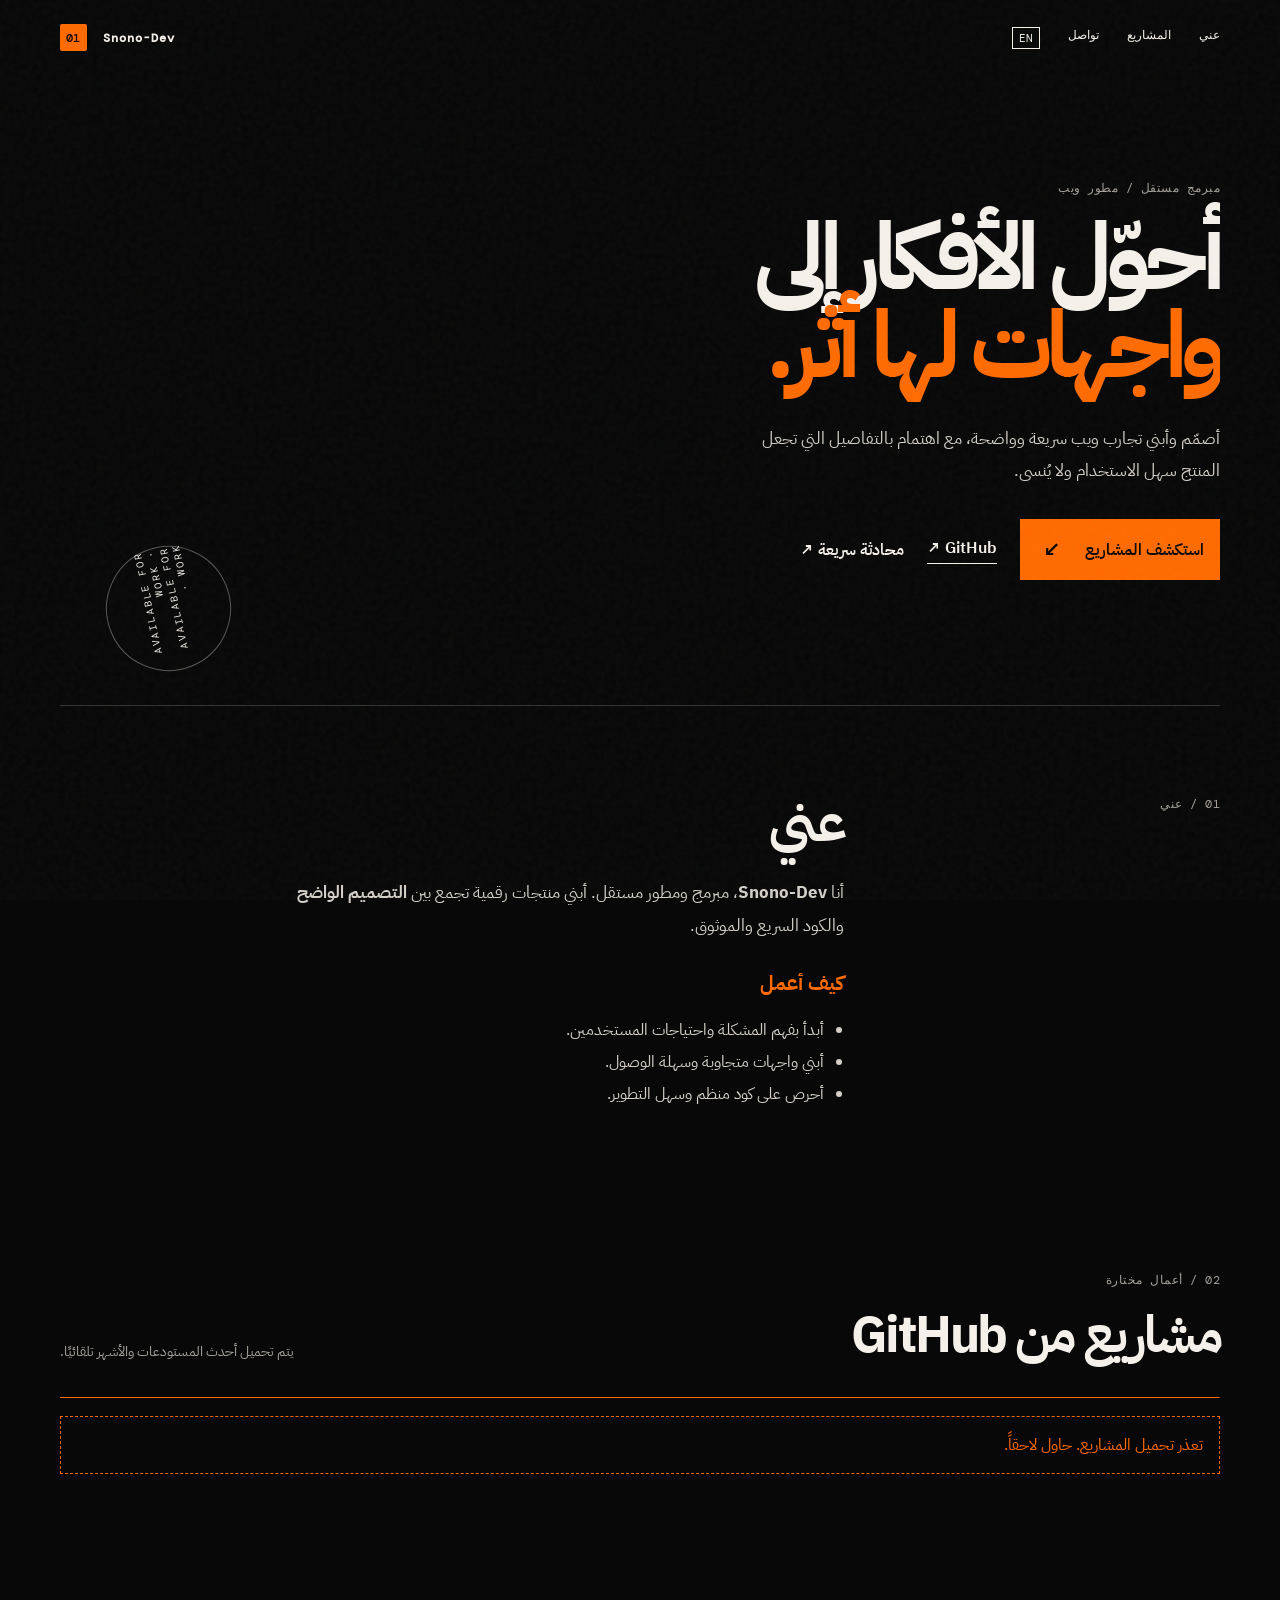
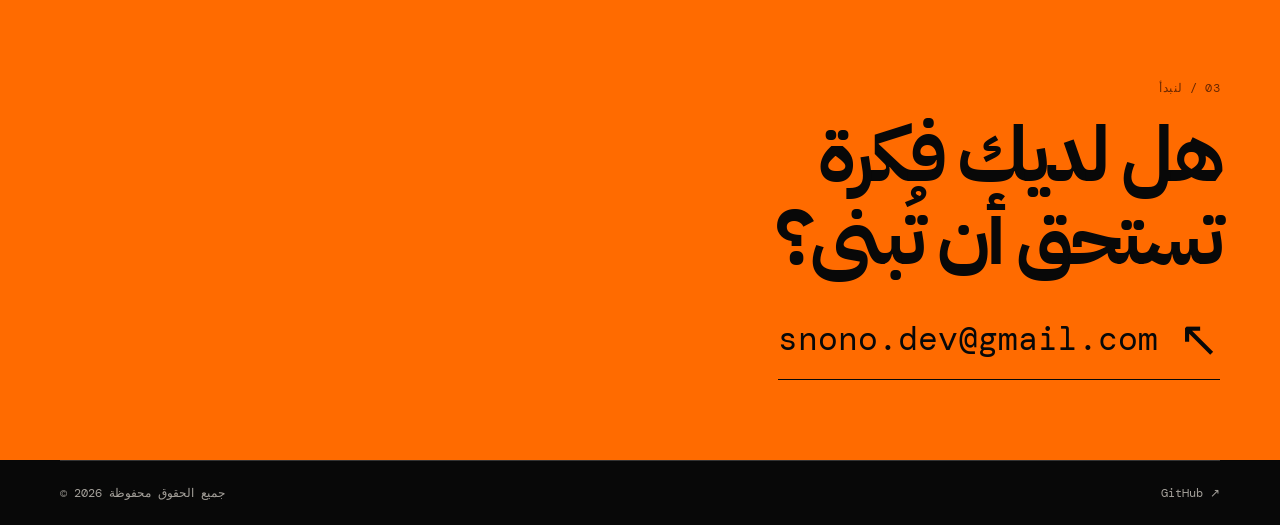
==== index.html @ 846df4c9 "Add files via upload" ====
<!doctype html>
<html lang="ar" dir="rtl">
  <head>
    <meta charset="UTF-8" />
    <meta name="viewport" content="width=device-width, initial-scale=1.0" />
    <meta name="description" content="بورتوفوليو شخصي ومشاريع برمجية." />
    <title>بورتوفوليو | مطوّر ويب</title>
    <link rel="preconnect" href="https://api.github.com" />
    <link rel="stylesheet" href="styles.css" />
  </head>
  <body>
    <div class="noise" aria-hidden="true"></div>
    <header class="site-header container">
      <a class="brand" href="#home" aria-label="العودة للرئيسية"><span>01</span> <b id="brand-name">PORTFOLIO</b></a>
      <nav aria-label="التنقل الرئيسي">
        <a href="#about" data-i18n="navAbout">عني</a>
        <a href="#projects" data-i18n="navProjects">المشاريع</a>
        <a href="#contact" data-i18n="navContact">تواصل</a>
        <button id="language-toggle" type="button" aria-label="Switch language">EN</button>
      </nav>
    </header>

    <main id="home">
      <section class="hero container">
        <p id="hero-eyebrow" class="eyebrow" data-i18n="eyebrow">مطور / صانع تجارب رقمية</p>
        <h1 id="hero-title" data-i18n-html="heroTitle">أحوّل الأفكار إلى<br /><em>واجهات لها أثر.</em></h1>
        <p id="hero-copy" class="hero-copy" data-i18n="heroCopy">أصمّم وأبني تجارب ويب سريعة وواضحة، مع اهتمام بالتفاصيل التي تجعل المنتج سهل الاستخدام ولا يُنسى.</p>
        <div class="hero-actions">
          <a class="button button-primary" href="#projects" data-i18n-html="explore">استكشف المشاريع <span>↙</span></a>
          <a class="button button-link github-profile" href="#" target="_blank" rel="noreferrer">GitHub ↗</a>
          <a id="quick-chat" class="button button-chat" href="session.html" hidden data-i18n="quickChat">محادثة سريعة ↗</a>
        </div>
        <div class="hero-orbit" aria-hidden="true"><span>AVAILABLE FOR WORK · AVAILABLE FOR WORK · </span></div>
      </section>

      <section id="about" class="about container section-grid">
        <p class="section-label" data-i18n="aboutLabel">01 / عني</p>
        <div>
          <div id="about-content" class="about-content"><h2>Loading...</h2></div>
          <div id="skills" class="skills" aria-label="المهارات">
            <span>JavaScript</span><span>React</span><span>HTML / CSS</span><span>UI Design</span>
          </div>
        </div>
      </section>

      <section id="projects" class="projects container">
        <div class="projects-heading">
          <div><p class="section-label" data-i18n="projectsLabel">02 / أعمال مختارة</p><h2 data-i18n="projectsTitle">مشاريع من GitHub</h2></div>
          <p id="projects-note" data-i18n="projectsNote">يتم تحميل أحدث المستودعات والأشهر تلقائيًا.</p>
        </div>
        <div id="projects-grid" class="projects-grid" aria-live="polite">
          <div class="loader"><i></i><i></i><i></i> <span data-i18n="loading">جارِ تحميل المشاريع</span></div>
        </div>
        <p id="projects-error" class="projects-error" hidden></p>
      </section>

      <section id="contact" class="contact container">
        <p class="section-label" data-i18n="contactLabel">03 / لنبدأ</p>
        <h2 data-i18n-html="contactTitle">هل لديك فكرة<br />تستحق أن تُبنى؟</h2>
        <a class="email-link" href="mailto:snono.dev@gmail.com">snono.dev@gmail.com <span>↖</span></a>
      </section>
    </main>

    <footer class="container"><span>© <span id="year"></span> <span data-i18n="rights">جميع الحقوق محفوظة</span></span><a class="github-profile" href="#" target="_blank" rel="noreferrer">GitHub ↗</a></footer>
    <script src="config.js"></script>
    <script src="script.js"></script>
  </body>
</html>
---- styles.css ----
@import url('https://fonts.googleapis.com/css2?family=DM+Mono:wght@400;500&family=IBM+Plex+Sans+Arabic:wght@400;500;600;700&display=swap');

:root { --ink:#080808; --orange:#ff6b00; --paper:#f5f1ea; --muted:#a4a09a; --line:#333333; }
* { box-sizing:border-box; }
html { scroll-behavior:smooth; }
body { margin:0; background:var(--ink); color:var(--paper); font-family:"IBM Plex Sans Arabic",sans-serif; }
.container { width:min(1160px, calc(100% - 48px)); margin-inline:auto; }
.noise { position:fixed; inset:0; pointer-events:none; opacity:.045; z-index:10; background-image:url("data:image/svg+xml,%3Csvg viewBox='0 0 180 180' xmlns='http://www.w3.org/2000/svg'%3E%3Cfilter id='n'%3E%3CfeTurbulence type='fractalNoise' baseFrequency='.9' numOctaves='4' stitchTiles='stitch'/%3E%3C/filter%3E%3Crect width='100%25' height='100%25' filter='url(%23n)' opacity='.8'/%3E%3C/svg%3E"); }
.site-header, footer { display:flex; align-items:center; justify-content:space-between; padding-block:24px; font-family:"DM Mono",monospace; font-size:12px; direction:ltr; }
.site-header nav { display:flex; direction:rtl; gap:28px; }
#language-toggle { border:1px solid var(--paper); background:transparent; color:var(--paper); font:11px "DM Mono",monospace; padding:3px 6px; cursor:pointer; }
a { color:inherit; text-decoration:none; }
.brand { letter-spacing:.08em; font-weight:500; }.brand span { display:inline-grid; place-items:center; width:27px; height:27px; margin-inline-end:8px; background:var(--orange); color:var(--ink); border-radius:2px; }
.site-header nav a:hover, footer a:hover { text-decoration:underline; }
.hero { min-height:630px; padding-top:105px; position:relative; overflow:hidden; }
.eyebrow,.section-label { margin:0 0 19px; color:var(--muted); font:12px "DM Mono",monospace; letter-spacing:.04em; }
h1,h2,h3,p { margin-top:0; } h1 { font-size:clamp(3.1rem,7.3vw,6.7rem); line-height:.94; letter-spacing:-.065em; max-width:930px; margin-bottom:32px; font-weight:700; } h1 em { font-style:normal; color:var(--orange); }
.hero-copy { max-width:480px; color:#d4d0c9; line-height:1.9; font-size:17px; }
.hero-actions { display:flex; gap:23px; align-items:center; margin-top:32px; }.button { display:inline-flex; align-items:center; gap:24px; font-weight:600; }.button-primary { background:var(--orange); color:var(--ink); padding:14px 16px 14px 22px; }.button-primary span { font-size:22px; color:var(--ink); }.button-link { border-bottom:1px solid var(--paper); padding-bottom:3px; }
.hero-orbit { position:absolute; left:4%; bottom:34px; width:125px; height:125px; border:1px solid #555; border-radius:50%; display:grid; place-items:center; transform:rotate(-22deg); }.hero-orbit span { font:10px "DM Mono",monospace; writing-mode:vertical-rl; letter-spacing:2px; transform:rotate(190deg); }
.section-grid { display:grid; grid-template-columns:1fr 2.3fr; gap:35px; border-top:1px solid var(--line); padding-block:90px; }.section-grid h2,.projects h2,.contact h2 { font-size:clamp(2.2rem,4vw,4rem); line-height:1.08; letter-spacing:-.05em; margin-bottom:25px; }.section-grid > div > p { max-width:550px; line-height:1.95; color:#d4d0c9; font-size:17px; }.skills { display:flex; gap:9px; flex-wrap:wrap; margin-top:28px; }.skills span { border:1px solid var(--line); padding:7px 11px; font:11px "DM Mono",monospace; background:#131313; }.skills span::before { content:"/"; color:var(--orange); margin-inline-end:6px; }
.about-content p { max-width:550px; line-height:1.95; color:#d4d0c9; font-size:17px; }.about-content h3 { font-size:1.25rem; margin:25px 0 8px; color:var(--orange); }.about-content ul { padding-inline-start:20px; line-height:2; color:#d4d0c9; }
.projects { padding-block:44px 110px; }.projects-heading { display:flex; justify-content:space-between; align-items:end; margin-bottom:35px; }.projects-heading h2 { margin:0; }.projects-heading > p { margin:0; color:var(--muted); font-size:14px; }.projects-grid { display:grid; grid-template-columns:repeat(3,1fr); border-top:1px solid var(--orange); border-right:1px solid var(--line); }.project-card { min-height:308px; padding:19px; border-left:1px solid var(--line); border-bottom:1px solid var(--line); background:#111; display:flex; flex-direction:column; justify-content:space-between; transition:background .2s,transform .2s,color .2s; }.project-card:hover { background:var(--orange); color:var(--ink); transform:translateY(-4px); }.project-card:hover .project-main p,.project-card:hover .project-number,.project-card:hover .project-meta,.project-card:hover .project-service { color:var(--ink); }.project-number,.project-meta { color:var(--muted); font:11px "DM Mono",monospace; direction:ltr; }.project-top { display:flex; justify-content:space-between; direction:ltr; }.project-top a { font-size:26px; line-height:.7; }.language { font:11px "DM Mono",monospace; border:1px solid currentColor; padding:4px 7px; }.project-main h3 { font-size:26px; letter-spacing:-.04em; margin:25px 0 10px; direction:ltr; text-align:right; }.project-main p { font-size:14px; color:#d4d0c9; line-height:1.7; }.project-meta { display:flex; justify-content:space-between; gap:5px; }.loader { grid-column:1/-1; padding:50px 0; text-align:center; color:var(--muted); }.loader i { display:inline-block; width:6px;height:6px;background:var(--orange);border-radius:50%;animation:bounce .8s infinite alternate; margin:2px; }.loader i:nth-child(2){animation-delay:.15s}.loader i:nth-child(3){animation-delay:.3s}@keyframes bounce{to{transform:translateY(-7px)}}.projects-error { border:1px dashed var(--orange); color:var(--orange); padding:16px; margin-top:18px; }
.contact { background:var(--orange); color:var(--ink); padding:80px max(24px,calc((100vw - 1160px)/2)); width:100%; }.contact .section-label { color:#6b2800; }.contact h2 { font-size:clamp(3rem,6vw,5.7rem); }.email-link { display:inline-flex; gap:20px; align-items:center; color:var(--ink); font:clamp(1.2rem,2.6vw,2.1rem) "DM Mono",monospace; border-bottom:1px solid var(--ink); padding-bottom:8px; direction:ltr; }.email-link span { font-size:1.5em; } footer { color:var(--muted); border-top:1px solid var(--line); }
.repo-group-title { grid-column:1/-1; margin:34px 0 13px; font-size:17px; }.repo-group-title:first-child { margin-top:0; }
.project-actions { display:flex; gap:15px; flex-wrap:wrap; margin:12px 0; }.project-action { font-size:12px; font-weight:600; border-bottom:1px solid currentColor; padding-bottom:2px; }.project-service { color:var(--orange); }
.session-page { min-height:100vh; display:grid; place-items:center; padding:24px; background:radial-gradient(circle at 80% 10%,#321500 0,transparent 28%),var(--ink); }.session-card { width:min(100%,580px); border:1px solid var(--line); background:#111; padding:clamp(28px,6vw,56px); text-align:center; }.session-card h1 { font-size:clamp(2.6rem,6vw,4.4rem); margin-bottom:19px; }.session-copy { color:#d4d0c9; line-height:1.8; max-width:390px; margin:0 auto 28px; }.back-link { display:block; text-align:start; color:var(--muted); font:12px "DM Mono",monospace; margin-bottom:55px; }.back-link:hover { color:var(--orange); }.session-qr { display:grid; place-items:center; width:300px; height:300px; max-width:100%; margin:0 auto 19px; background:var(--paper); padding:10px; }.session-qr:empty { display:none; }.session-qr img { max-width:100%; height:auto; display:block; }.session-id { direction:ltr; overflow-wrap:anywhere; color:var(--muted); font:12px "DM Mono",monospace; margin:0 auto 27px; max-width:400px; }.session-empty { color:var(--orange); border:1px dashed var(--orange); padding:14px; line-height:1.7; }
.project-page { min-height:100vh; }.project-view { padding-block:44px 90px; max-width:900px; }.project-view > h1 { font-size:clamp(3rem,7vw,6rem); margin-bottom:24px; direction:ltr; text-align:start; }.project-page-actions { display:flex; gap:12px; flex-wrap:wrap; margin-bottom:60px; }.button-outline { border:1px solid var(--paper); padding:14px 18px; }.readme-content { border-top:1px solid var(--line); color:#d4d0c9; font-size:17px; line-height:1.9; padding-top:35px; }.readme-content h1,.readme-content h2,.readme-content h3 { color:var(--paper); margin:40px 0 13px; line-height:1.2; }.readme-content h1 { font-size:2.2rem; }.readme-content h2 { font-size:1.7rem; }.readme-content h3 { font-size:1.25rem; color:var(--orange); }.readme-content ul { padding-inline-start:24px; }.readme-content code { background:#222; color:var(--orange); padding:2px 5px; font:13px "DM Mono",monospace; }
@media (max-width:700px) { .container { width:min(100% - 32px,1160px); }.site-header nav { gap:15px; }.hero { min-height:570px; padding-top:90px; }.hero-orbit { display:none; }.section-grid { grid-template-columns:1fr; padding-block:60px; gap:5px; }.projects { padding-bottom:70px; }.projects-heading { display:block; }.projects-heading > p { margin-top:12px; }.projects-grid { grid-template-columns:1fr; }.project-card { min-height:240px; }.contact { padding-block:65px; }.site-header { padding-block:16px; } }
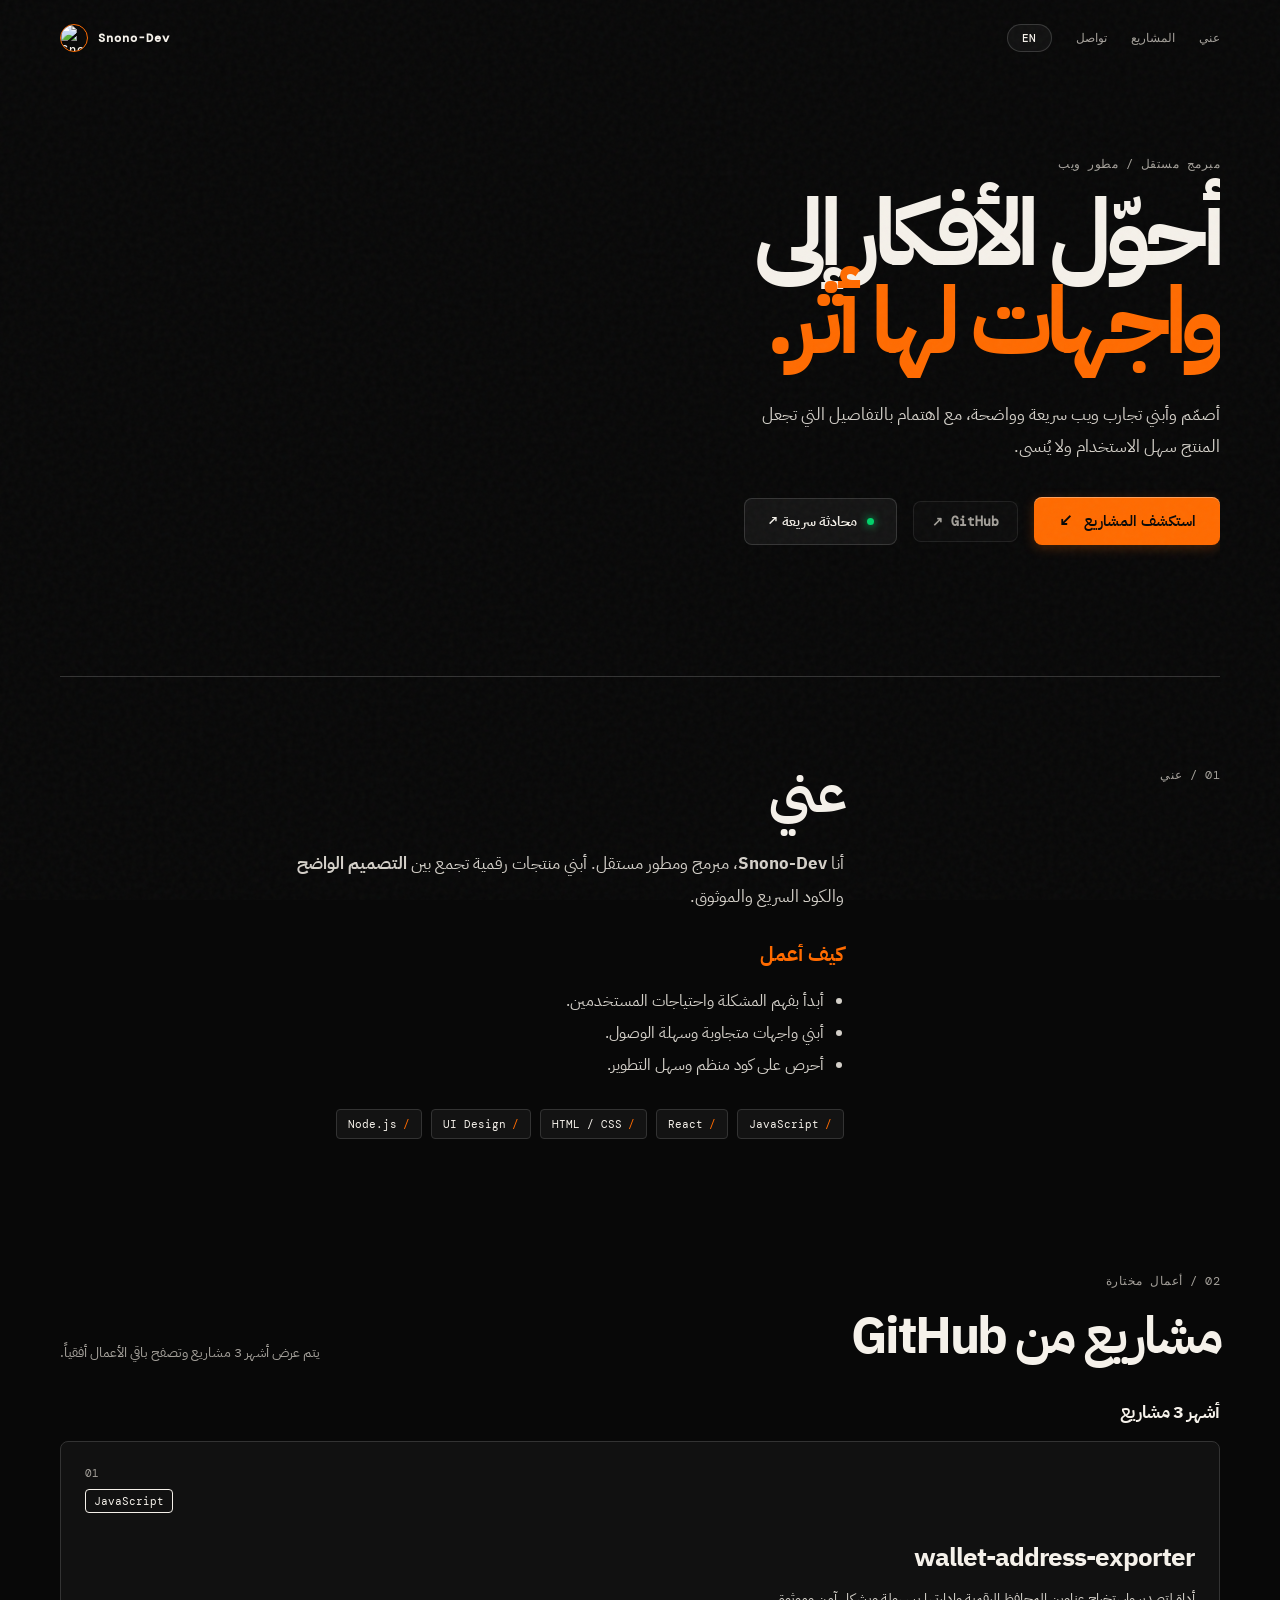
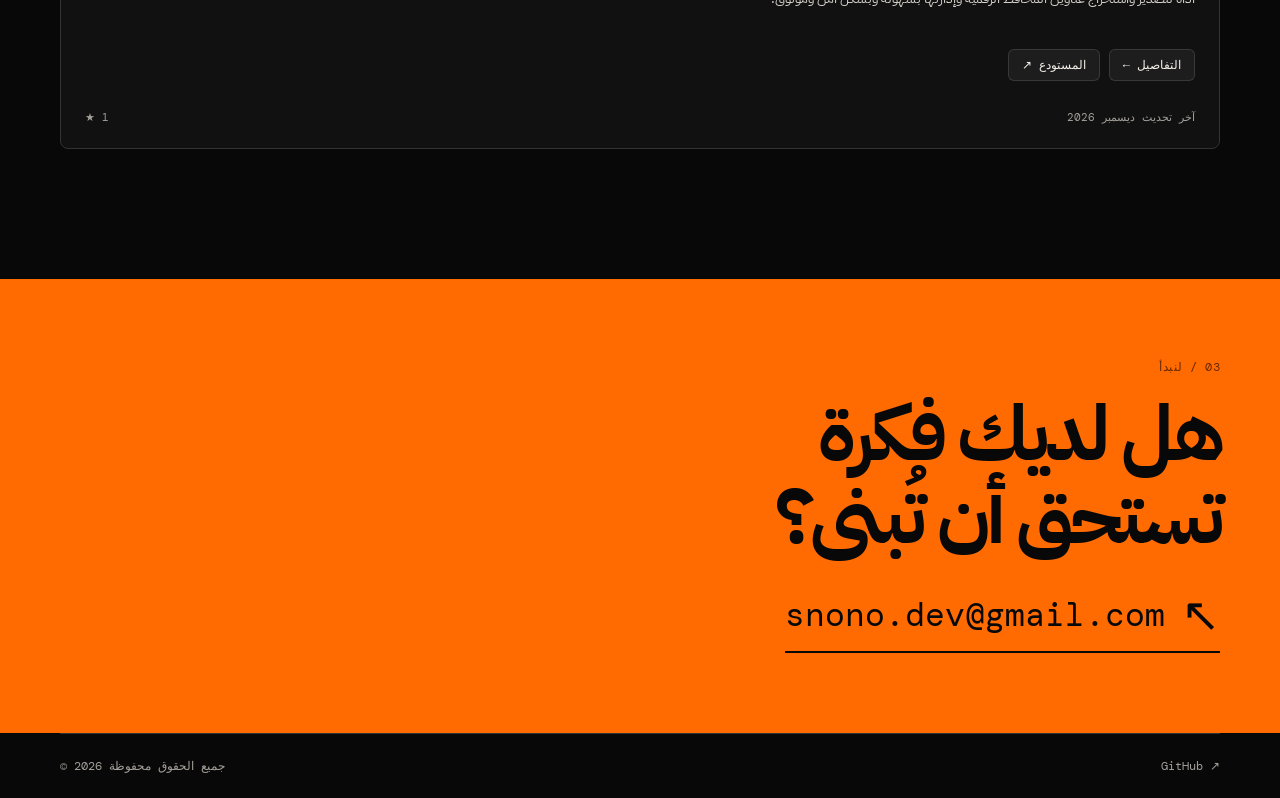
==== commit 00235a28: "Add files via upload" ====
--- a/index.html
+++ b/index.html
@@ -3,15 +3,52 @@
   <head>
     <meta charset="UTF-8" />
     <meta name="viewport" content="width=device-width, initial-scale=1.0" />
-    <meta name="description" content="بورتوفوليو شخصي ومشاريع برمجية." />
-    <title>بورتوفوليو | مطوّر ويب</title>
+    <meta name="description" content="بورتوفوليو Snono-Dev — مبرمج ومطور مستقل. أصمم وأبني تجارب ويب سريعة وواضحة. استعرض مشاريعي المفتوحة على GitHub." />
+    <meta name="keywords" content="Snono-Dev, مطور ويب, مبرمج, بورتوفوليو, GitHub, JavaScript, React, Node.js, تصميم ويب, مطور مستقل" />
+    <meta name="author" content="Snono-Dev" />
+    <meta name="robots" content="index, follow" />
+    <meta name="theme-color" content="#ff6b00" />
+    <meta name="color-scheme" content="dark" />
+    <title>Snono-Dev | مبرمج ومطور مستقل</title>
+    <link rel="canonical" href="https://snono-dev.github.io/" />
+    <link rel="alternate" hreflang="ar" href="https://snono-dev.github.io/?lang=ar" />
+    <link rel="alternate" hreflang="en" href="https://snono-dev.github.io/?lang=en" />
+    <link rel="alternate" hreflang="x-default" href="https://snono-dev.github.io/" />
+    <meta property="og:type" content="website" />
+    <meta property="og:locale" content="ar_AR" />
+    <meta property="og:locale:alternate" content="en_US" />
+    <meta property="og:site_name" content="Snono-Dev Portfolio" />
+    <meta property="og:title" content="Snono-Dev | مبرمج ومطور مستقل" />
+    <meta property="og:description" content="بورتوفوليو شخصي — أصمم وأبني تجارب ويب سريعة وواضحة. مشاريع مفتوحة المصدر على GitHub." />
+    <meta property="og:url" content="https://snono-dev.github.io/" />
+    <meta property="og:image" content="https://github.com/Snono-Dev.png" />
+    <meta property="og:image:width" content="400" />
+    <meta property="og:image:height" content="400" />
+    <meta name="twitter:card" content="summary" />
+    <meta name="twitter:site" content="@Snono-Dev" />
+    <meta name="twitter:title" content="Snono-Dev | مبرمج ومطور مستقل" />
+    <meta name="twitter:description" content="بورتوفوليو شخصي — أصمم وأبني تجارب ويب سريعة وواضحة." />
+    <meta name="twitter:image" content="https://github.com/Snono-Dev.png" />
+    <script type="application/ld+json">
+    {
+      "@context": "https://schema.org",
+      "@type": "Person",
+      "name": "Snono-Dev",
+      "url": "https://snono-dev.github.io/",
+      "jobTitle": "Independent Programmer & Developer",
+      "email": "snono.dev@gmail.com",
+      "sameAs": ["https://github.com/Snono-Dev"],
+      "knowsAbout": ["JavaScript", "React", "HTML", "CSS", "Node.js", "UI Design", "Web Development"],
+      "description": "مبرمج ومطور مستقل. أصمم وأبني تجارب ويب سريعة وواضحة."
+    }
+    </script>
     <link rel="preconnect" href="https://api.github.com" />
     <link rel="stylesheet" href="styles.css" />
   </head>
   <body>
     <div class="noise" aria-hidden="true"></div>
     <header class="site-header container">
-      <a class="brand" href="#home" aria-label="العودة للرئيسية"><span>01</span> <b id="brand-name">PORTFOLIO</b></a>
+      <a class="brand" href="#home" aria-label="العودة للرئيسية"><img id="brand-avatar" class="brand-avatar" src="https://github.com/Snono-Dev.png" alt="Avatar" width="28" height="28"> <b id="brand-name">PORTFOLIO</b></a>
       <nav aria-label="التنقل الرئيسي">
         <a href="#about" data-i18n="navAbout">عني</a>
         <a href="#projects" data-i18n="navProjects">المشاريع</a>
@@ -27,41 +64,49 @@
         <p id="hero-copy" class="hero-copy" data-i18n="heroCopy">أصمّم وأبني تجارب ويب سريعة وواضحة، مع اهتمام بالتفاصيل التي تجعل المنتج سهل الاستخدام ولا يُنسى.</p>
         <div class="hero-actions">
           <a class="button button-primary" href="#projects" data-i18n-html="explore">استكشف المشاريع <span>↙</span></a>
-          <a class="button button-link github-profile" href="#" target="_blank" rel="noreferrer">GitHub ↗</a>
+          <a class="button button-link github-profile" href="https://github.com/Snono-Dev" target="_blank" rel="noreferrer">GitHub ↗</a>
           <a id="quick-chat" class="button button-chat" href="session.html" hidden data-i18n="quickChat">محادثة سريعة ↗</a>
         </div>
-        <div class="hero-orbit" aria-hidden="true"><span>AVAILABLE FOR WORK · AVAILABLE FOR WORK · </span></div>
       </section>
 
-      <section id="about" class="about container section-grid">
+      <section id="about" class="about container section-grid" itemscope itemtype="https://schema.org/AboutPage">
         <p class="section-label" data-i18n="aboutLabel">01 / عني</p>
         <div>
-          <div id="about-content" class="about-content"><h2>Loading...</h2></div>
+          <div id="about-content" class="about-content">
+            <h2>عني</h2>
+            <p>أنا <strong>Snono-Dev</strong>، مبرمج ومطور مستقل. أبني منتجات رقمية تجمع بين <strong>التصميم الواضح</strong> والكود السريع والموثوق.</p>
+            <h3>كيف أعمل</h3>
+            <ul>
+              <li>أبدأ بفهم المشكلة واحتياجات المستخدمين.</li>
+              <li>أبني واجهات متجاوبة وسهلة الوصول.</li>
+              <li>أحرص على كود منظم وسهل التطوير.</li>
+            </ul>
+          </div>
           <div id="skills" class="skills" aria-label="المهارات">
-            <span>JavaScript</span><span>React</span><span>HTML / CSS</span><span>UI Design</span>
+            <span>JavaScript</span><span>React</span><span>HTML / CSS</span><span>UI Design</span><span>Node.js</span>
           </div>
         </div>
       </section>
 
-      <section id="projects" class="projects container">
+      <section id="projects" class="projects container" itemscope itemtype="https://schema.org/CollectionPage">
         <div class="projects-heading">
           <div><p class="section-label" data-i18n="projectsLabel">02 / أعمال مختارة</p><h2 data-i18n="projectsTitle">مشاريع من GitHub</h2></div>
           <p id="projects-note" data-i18n="projectsNote">يتم تحميل أحدث المستودعات والأشهر تلقائيًا.</p>
         </div>
-        <div id="projects-grid" class="projects-grid" aria-live="polite">
+        <div id="projects-container" class="projects-container" aria-live="polite">
           <div class="loader"><i></i><i></i><i></i> <span data-i18n="loading">جارِ تحميل المشاريع</span></div>
         </div>
         <p id="projects-error" class="projects-error" hidden></p>
       </section>
 
-      <section id="contact" class="contact container">
+      <section id="contact" class="contact container" itemscope itemtype="https://schema.org/ContactPage">
         <p class="section-label" data-i18n="contactLabel">03 / لنبدأ</p>
         <h2 data-i18n-html="contactTitle">هل لديك فكرة<br />تستحق أن تُبنى؟</h2>
         <a class="email-link" href="mailto:snono.dev@gmail.com">snono.dev@gmail.com <span>↖</span></a>
       </section>
     </main>
 
-    <footer class="container"><span>© <span id="year"></span> <span data-i18n="rights">جميع الحقوق محفوظة</span></span><a class="github-profile" href="#" target="_blank" rel="noreferrer">GitHub ↗</a></footer>
+    <footer class="container"><span>© <span id="year"></span> <span data-i18n="rights">جميع الحقوق محفوظة</span></span><a class="github-profile" href="https://github.com/Snono-Dev" target="_blank" rel="noreferrer">GitHub ↗</a></footer>
     <script src="config.js"></script>
     <script src="script.js"></script>
   </body>
--- a/styles.css
+++ b/styles.css
@@ -7,23 +7,99 @@
 .container { width:min(1160px, calc(100% - 48px)); margin-inline:auto; }
 .noise { position:fixed; inset:0; pointer-events:none; opacity:.045; z-index:10; background-image:url("data:image/svg+xml,%3Csvg viewBox='0 0 180 180' xmlns='http://www.w3.org/2000/svg'%3E%3Cfilter id='n'%3E%3CfeTurbulence type='fractalNoise' baseFrequency='.9' numOctaves='4' stitchTiles='stitch'/%3E%3C/filter%3E%3Crect width='100%25' height='100%25' filter='url(%23n)' opacity='.8'/%3E%3C/svg%3E"); }
 .site-header, footer { display:flex; align-items:center; justify-content:space-between; padding-block:24px; font-family:"DM Mono",monospace; font-size:12px; direction:ltr; }
-.site-header nav { display:flex; direction:rtl; gap:28px; }
-#language-toggle { border:1px solid var(--paper); background:transparent; color:var(--paper); font:11px "DM Mono",monospace; padding:3px 6px; cursor:pointer; }
+.site-header nav { display:flex; direction:rtl; gap:24px; align-items:center; }
+#language-toggle { border:1px solid rgba(255,255,255,.16); background:rgba(255,255,255,.04); color:var(--paper); font:500 11px "DM Mono",monospace; padding:6px 14px; border-radius:20px; cursor:pointer; letter-spacing:.05em; transition:all .2s cubic-bezier(.16,1,.3,1); }
+#language-toggle:hover { border-color:var(--orange); color:var(--orange); background:rgba(255,107,0,.08); transform:translateY(-1px); }
 a { color:inherit; text-decoration:none; }
-.brand { letter-spacing:.08em; font-weight:500; }.brand span { display:inline-grid; place-items:center; width:27px; height:27px; margin-inline-end:8px; background:var(--orange); color:var(--ink); border-radius:2px; }
-.site-header nav a:hover, footer a:hover { text-decoration:underline; }
-.hero { min-height:630px; padding-top:105px; position:relative; overflow:hidden; }
+.brand { letter-spacing:.08em; font-weight:500; display:inline-flex; align-items:center; }
+.brand-avatar { width:28px; height:28px; border-radius:50%; border:1px solid var(--orange); object-fit:cover; margin-inline-end:10px; transition:transform .2s; }
+.brand:hover .brand-avatar { transform:scale(1.08); }
+.site-header nav a { color:var(--muted); transition:color .2s; }
+.site-header nav a:hover, footer a:hover { color:var(--orange); text-decoration:none; }
+.hero { min-height:600px; padding-top:80px; position:relative; overflow:hidden; }
 .eyebrow,.section-label { margin:0 0 19px; color:var(--muted); font:12px "DM Mono",monospace; letter-spacing:.04em; }
 h1,h2,h3,p { margin-top:0; } h1 { font-size:clamp(3.1rem,7.3vw,6.7rem); line-height:.94; letter-spacing:-.065em; max-width:930px; margin-bottom:32px; font-weight:700; } h1 em { font-style:normal; color:var(--orange); }
 .hero-copy { max-width:480px; color:#d4d0c9; line-height:1.9; font-size:17px; }
-.hero-actions { display:flex; gap:23px; align-items:center; margin-top:32px; }.button { display:inline-flex; align-items:center; gap:24px; font-weight:600; }.button-primary { background:var(--orange); color:var(--ink); padding:14px 16px 14px 22px; }.button-primary span { font-size:22px; color:var(--ink); }.button-link { border-bottom:1px solid var(--paper); padding-bottom:3px; }
-.hero-orbit { position:absolute; left:4%; bottom:34px; width:125px; height:125px; border:1px solid #555; border-radius:50%; display:grid; place-items:center; transform:rotate(-22deg); }.hero-orbit span { font:10px "DM Mono",monospace; writing-mode:vertical-rl; letter-spacing:2px; transform:rotate(190deg); }
-.section-grid { display:grid; grid-template-columns:1fr 2.3fr; gap:35px; border-top:1px solid var(--line); padding-block:90px; }.section-grid h2,.projects h2,.contact h2 { font-size:clamp(2.2rem,4vw,4rem); line-height:1.08; letter-spacing:-.05em; margin-bottom:25px; }.section-grid > div > p { max-width:550px; line-height:1.95; color:#d4d0c9; font-size:17px; }.skills { display:flex; gap:9px; flex-wrap:wrap; margin-top:28px; }.skills span { border:1px solid var(--line); padding:7px 11px; font:11px "DM Mono",monospace; background:#131313; }.skills span::before { content:"/"; color:var(--orange); margin-inline-end:6px; }
+.hero-actions { display:flex; gap:16px; align-items:center; flex-wrap:wrap; margin-top:34px; }
+.button { position:relative; display:inline-flex; align-items:center; justify-content:center; gap:10px; font-weight:600; font-family:"IBM Plex Sans Arabic",sans-serif; text-decoration:none; border-radius:8px; border:none; cursor:pointer; transition:all .25s cubic-bezier(.16,1,.3,1); user-select:none; }
+.button:active { transform:scale(.98); }
+.button-primary { background:var(--orange); color:var(--ink); padding:13px 24px; font-size:15px; box-shadow:inset 0 1px 0 rgba(255,255,255,.35),0 3px 12px rgba(255,107,0,.25); }
+.button-primary:hover { background:#ff7914; transform:translateY(-2px); box-shadow:inset 0 1px 0 rgba(255,255,255,.45),0 8px 24px rgba(255,107,0,.4); }
+.button-primary span { font-size:18px; line-height:1; transition:transform .25s cubic-bezier(.16,1,.3,1); }
+.button-primary:hover span { transform:translate(-2px,2px); }
+html[dir="ltr"] .button-primary:hover span { transform:translate(2px,2px); }
+.button-outline { background:rgba(255,255,255,.04); color:var(--paper); border:1px solid rgba(255,255,255,.16); padding:12px 22px; font-size:14px; backdrop-filter:blur(8px); }
+.button-outline:hover { background:rgba(255,255,255,.09); border-color:rgba(255,255,255,.38); color:#fff; transform:translateY(-2px); }
+.button-chat { background:#141414; color:var(--paper); border:1px solid rgba(255,255,255,.14); padding:12px 22px; font-size:14px; }
+.button-chat::before { content:""; width:7px; height:7px; background:#00d26a; border-radius:50%; box-shadow:0 0 8px #00d26a; }
+.button-chat:hover { border-color:var(--orange); color:var(--orange); transform:translateY(-2px); background:#1c1c1c; }
+.button-link { color:var(--muted); font-family:"DM Mono",monospace; font-size:13px; padding:11px 18px; border:1px solid rgba(255,255,255,.08); border-radius:8px; background:rgba(255,255,255,.02); }
+.button-link:hover { color:var(--paper); border-color:rgba(255,255,255,.24); background:rgba(255,255,255,.06); transform:translateY(-2px); }
+.section-grid { display:grid; grid-template-columns:1fr 2.3fr; gap:35px; border-top:1px solid var(--line); padding-block:90px; }.section-grid h2,.projects h2,.contact h2 { font-size:clamp(2.2rem,4vw,4rem); line-height:1.08; letter-spacing:-.05em; margin-bottom:25px; }.section-grid > div > p { max-width:550px; line-height:1.95; color:#d4d0c9; font-size:17px; }
+.skills { display:flex; gap:9px; flex-wrap:wrap; margin-top:28px; }.skills span { border:1px solid var(--line); padding:7px 11px; font:11px "DM Mono",monospace; background:#131313; border-radius:4px; }.skills span::before { content:"/"; color:var(--orange); margin-inline-end:6px; }
 .about-content p { max-width:550px; line-height:1.95; color:#d4d0c9; font-size:17px; }.about-content h3 { font-size:1.25rem; margin:25px 0 8px; color:var(--orange); }.about-content ul { padding-inline-start:20px; line-height:2; color:#d4d0c9; }
-.projects { padding-block:44px 110px; }.projects-heading { display:flex; justify-content:space-between; align-items:end; margin-bottom:35px; }.projects-heading h2 { margin:0; }.projects-heading > p { margin:0; color:var(--muted); font-size:14px; }.projects-grid { display:grid; grid-template-columns:repeat(3,1fr); border-top:1px solid var(--orange); border-right:1px solid var(--line); }.project-card { min-height:308px; padding:19px; border-left:1px solid var(--line); border-bottom:1px solid var(--line); background:#111; display:flex; flex-direction:column; justify-content:space-between; transition:background .2s,transform .2s,color .2s; }.project-card:hover { background:var(--orange); color:var(--ink); transform:translateY(-4px); }.project-card:hover .project-main p,.project-card:hover .project-number,.project-card:hover .project-meta,.project-card:hover .project-service { color:var(--ink); }.project-number,.project-meta { color:var(--muted); font:11px "DM Mono",monospace; direction:ltr; }.project-top { display:flex; justify-content:space-between; direction:ltr; }.project-top a { font-size:26px; line-height:.7; }.language { font:11px "DM Mono",monospace; border:1px solid currentColor; padding:4px 7px; }.project-main h3 { font-size:26px; letter-spacing:-.04em; margin:25px 0 10px; direction:ltr; text-align:right; }.project-main p { font-size:14px; color:#d4d0c9; line-height:1.7; }.project-meta { display:flex; justify-content:space-between; gap:5px; }.loader { grid-column:1/-1; padding:50px 0; text-align:center; color:var(--muted); }.loader i { display:inline-block; width:6px;height:6px;background:var(--orange);border-radius:50%;animation:bounce .8s infinite alternate; margin:2px; }.loader i:nth-child(2){animation-delay:.15s}.loader i:nth-child(3){animation-delay:.3s}@keyframes bounce{to{transform:translateY(-7px)}}.projects-error { border:1px dashed var(--orange); color:var(--orange); padding:16px; margin-top:18px; }
-.contact { background:var(--orange); color:var(--ink); padding:80px max(24px,calc((100vw - 1160px)/2)); width:100%; }.contact .section-label { color:#6b2800; }.contact h2 { font-size:clamp(3rem,6vw,5.7rem); }.email-link { display:inline-flex; gap:20px; align-items:center; color:var(--ink); font:clamp(1.2rem,2.6vw,2.1rem) "DM Mono",monospace; border-bottom:1px solid var(--ink); padding-bottom:8px; direction:ltr; }.email-link span { font-size:1.5em; } footer { color:var(--muted); border-top:1px solid var(--line); }
-.repo-group-title { grid-column:1/-1; margin:34px 0 13px; font-size:17px; }.repo-group-title:first-child { margin-top:0; }
-.project-actions { display:flex; gap:15px; flex-wrap:wrap; margin:12px 0; }.project-action { font-size:12px; font-weight:600; border-bottom:1px solid currentColor; padding-bottom:2px; }.project-service { color:var(--orange); }
-.session-page { min-height:100vh; display:grid; place-items:center; padding:24px; background:radial-gradient(circle at 80% 10%,#321500 0,transparent 28%),var(--ink); }.session-card { width:min(100%,580px); border:1px solid var(--line); background:#111; padding:clamp(28px,6vw,56px); text-align:center; }.session-card h1 { font-size:clamp(2.6rem,6vw,4.4rem); margin-bottom:19px; }.session-copy { color:#d4d0c9; line-height:1.8; max-width:390px; margin:0 auto 28px; }.back-link { display:block; text-align:start; color:var(--muted); font:12px "DM Mono",monospace; margin-bottom:55px; }.back-link:hover { color:var(--orange); }.session-qr { display:grid; place-items:center; width:300px; height:300px; max-width:100%; margin:0 auto 19px; background:var(--paper); padding:10px; }.session-qr:empty { display:none; }.session-qr img { max-width:100%; height:auto; display:block; }.session-id { direction:ltr; overflow-wrap:anywhere; color:var(--muted); font:12px "DM Mono",monospace; margin:0 auto 27px; max-width:400px; }.session-empty { color:var(--orange); border:1px dashed var(--orange); padding:14px; line-height:1.7; }
-.project-page { min-height:100vh; }.project-view { padding-block:44px 90px; max-width:900px; }.project-view > h1 { font-size:clamp(3rem,7vw,6rem); margin-bottom:24px; direction:ltr; text-align:start; }.project-page-actions { display:flex; gap:12px; flex-wrap:wrap; margin-bottom:60px; }.button-outline { border:1px solid var(--paper); padding:14px 18px; }.readme-content { border-top:1px solid var(--line); color:#d4d0c9; font-size:17px; line-height:1.9; padding-top:35px; }.readme-content h1,.readme-content h2,.readme-content h3 { color:var(--paper); margin:40px 0 13px; line-height:1.2; }.readme-content h1 { font-size:2.2rem; }.readme-content h2 { font-size:1.7rem; }.readme-content h3 { font-size:1.25rem; color:var(--orange); }.readme-content ul { padding-inline-start:24px; }.readme-content code { background:#222; color:var(--orange); padding:2px 5px; font:13px "DM Mono",monospace; }
-@media (max-width:700px) { .container { width:min(100% - 32px,1160px); }.site-header nav { gap:15px; }.hero { min-height:570px; padding-top:90px; }.hero-orbit { display:none; }.section-grid { grid-template-columns:1fr; padding-block:60px; gap:5px; }.projects { padding-bottom:70px; }.projects-heading { display:block; }.projects-heading > p { margin-top:12px; }.projects-grid { grid-template-columns:1fr; }.project-card { min-height:240px; }.contact { padding-block:65px; }.site-header { padding-block:16px; } }
+.projects { padding-block:44px 110px; }.projects-heading { display:flex; justify-content:space-between; align-items:end; margin-bottom:35px; }.projects-heading h2 { margin:0; }.projects-heading > p { margin:0; color:var(--muted); font-size:14px; }
+.projects-grid { display:grid; grid-template-columns:repeat(auto-fit,minmax(320px,1fr)); gap:20px; }
+.projects-featured-group { margin-bottom:20px; }
+.projects-carousel-group { margin-top:55px; }
+.carousel-header { display:flex; justify-content:space-between; align-items:center; margin-bottom:18px; }
+.carousel-header .repo-group-title { margin:0; }
+.carousel-nav { display:flex; gap:10px; }
+.carousel-arrow { width:40px; height:40px; border-radius:50%; border:1px solid rgba(255,255,255,.16); background:rgba(255,255,255,.04); color:var(--paper); display:grid; place-items:center; font-size:16px; cursor:pointer; transition:all .2s cubic-bezier(.16,1,.3,1); }
+.carousel-arrow:hover { background:var(--orange); color:var(--ink); border-color:var(--orange); transform:scale(1.08); }
+.carousel-arrow:active { transform:scale(.95); }
+.projects-horizontal-track { display:flex; gap:20px; overflow-x:auto; scroll-snap-type:x mandatory; scroll-behavior:smooth; padding-bottom:20px; -webkit-overflow-scrolling:touch; scrollbar-width:thin; scrollbar-color:var(--orange) rgba(255,255,255,.05); }
+.projects-horizontal-track::-webkit-scrollbar { height:6px; }
+.projects-horizontal-track::-webkit-scrollbar-track { background:rgba(255,255,255,.04); border-radius:4px; }
+.projects-horizontal-track::-webkit-scrollbar-thumb { background:var(--orange); border-radius:4px; }
+.projects-horizontal-track .project-card { flex:0 0 340px; min-width:300px; max-width:360px; scroll-snap-align:start; }
+.project-card { min-height:308px; padding:24px; border:1px solid var(--line); background:#111; border-radius:8px; display:flex; flex-direction:column; justify-content:space-between; transition:background .25s,transform .25s,color .25s,box-shadow .25s,border-color .25s; }
+.project-card:hover { background:var(--orange); color:var(--ink); border-color:var(--orange); transform:translateY(-4px); box-shadow:0 12px 30px rgba(255,107,0,.2); }
+.project-card:hover .project-main p,.project-card:hover .project-number,.project-card:hover .project-meta,.project-card:hover .language { color:var(--ink); }
+.project-number,.project-meta { color:var(--muted); font:11px "DM Mono",monospace; direction:ltr; }
+.project-top { display:flex; justify-content:space-between; direction:ltr; }
+.language { font:11px "DM Mono",monospace; border:1px solid currentColor; padding:4px 8px; border-radius:4px; }
+.project-main h3 { font-size:26px; letter-spacing:-.04em; margin:25px 0 10px; direction:ltr; text-align:right; }
+.project-main p { font-size:14px; color:#d4d0c9; line-height:1.7; }
+.project-meta { display:flex; justify-content:space-between; gap:5px; margin-top:8px; }
+.project-actions { display:flex; gap:9px; flex-wrap:wrap; margin:16px 0 12px; }
+.project-action { font-size:12px; font-family:"DM Mono",monospace; font-weight:500; padding:7px 13px; border-radius:6px; background:rgba(255,255,255,.05); border:1px solid rgba(255,255,255,.12); color:var(--paper); display:inline-flex; align-items:center; gap:6px; transition:all .2s cubic-bezier(.16,1,.3,1); }
+.project-action:hover { background:var(--paper); color:var(--ink); border-color:var(--paper); transform:translateY(-2px); }
+.project-service { color:var(--orange); border-color:rgba(255,107,0,.35); background:rgba(255,107,0,.08); }
+.project-service:hover { background:var(--orange); color:var(--ink); border-color:var(--orange); }
+.project-card:hover .project-action { border-color:rgba(0,0,0,.2); background:rgba(0,0,0,.1); color:var(--ink); }
+.project-card:hover .project-action:hover { background:var(--ink); color:var(--paper); border-color:var(--ink); }
+.loader { grid-column:1/-1; padding:50px 0; text-align:center; color:var(--muted); }.loader i { display:inline-block; width:6px;height:6px;background:var(--orange);border-radius:50%;animation:bounce .8s infinite alternate; margin:2px; }.loader i:nth-child(2){animation-delay:.15s}.loader i:nth-child(3){animation-delay:.3s}@keyframes bounce{to{transform:translateY(-7px)}}.projects-error { border:1px dashed var(--orange); color:var(--orange); padding:16px; margin-top:18px; border-radius:8px; }
+.contact { background:var(--orange); color:var(--ink); padding:80px max(24px,calc((100vw - 1160px)/2)); width:100%; }.contact .section-label { color:#6b2800; }.contact h2 { font-size:clamp(3rem,6vw,5.7rem); }
+.email-link { display:inline-flex; gap:16px; align-items:center; color:var(--ink); font:clamp(1.2rem,2.6vw,2.1rem) "DM Mono",monospace; border-bottom:2px solid var(--ink); padding-bottom:6px; direction:ltr; transition:all .2s ease; }
+.email-link:hover { opacity:.85; transform:translateX(-4px); }
+html[dir="ltr"] .email-link:hover { transform:translateX(4px); }
+.email-link span { font-size:1.4em; } footer { color:var(--muted); border-top:1px solid var(--line); }
+.repo-group-title { margin:0 0 16px; font-size:18px; color:var(--paper); letter-spacing:-.02em; }
+.session-page { min-height:100vh; display:grid; place-items:center; padding:24px; background:radial-gradient(circle at 80% 10%,#321500 0,transparent 28%),var(--ink); }
+.session-card { width:min(100%,580px); border:1px solid rgba(255,255,255,.1); background:#111; border-radius:12px; padding:clamp(28px,6vw,56px); text-align:center; box-shadow:0 20px 40px rgba(0,0,0,.6); }
+.session-card h1 { font-size:clamp(2.6rem,6vw,4.4rem); margin-bottom:19px; }
+.session-copy { color:#d4d0c9; line-height:1.8; max-width:390px; margin:0 auto 28px; }
+.back-link { display:inline-flex; align-items:center; gap:8px; color:var(--muted); font:12px "DM Mono",monospace; margin-bottom:36px; padding:7px 15px; background:rgba(255,255,255,.03); border:1px solid rgba(255,255,255,.1); border-radius:6px; transition:all .2s ease; }
+.back-link:hover { color:var(--orange); border-color:var(--orange); background:rgba(255,107,0,.08); transform:translateX(-4px); }
+html[dir="ltr"] .back-link:hover { transform:translateX(4px); }
+.session-qr { display:grid; place-items:center; width:300px; height:300px; max-width:100%; margin:0 auto 20px; background:var(--paper); padding:10px; border-radius:10px; box-shadow:0 8px 24px rgba(0,0,0,.4); }
+.session-qr:empty { display:none; }.session-qr img { max-width:100%; height:auto; display:block; border-radius:4px; }
+.session-id, .session_id, #session_id { direction:ltr; overflow-wrap:anywhere; color:var(--muted); font:12px "DM Mono",monospace; margin:0 auto 24px; max-width:440px; padding:12px 16px; background:rgba(255,255,255,.03); border:1px solid rgba(255,255,255,.12); border-radius:8px; transition:all .2s ease; }
+.session-id:hover { border-color:var(--orange); color:var(--paper); background:rgba(255,107,0,.04); }
+.session-empty { color:var(--orange); border:1px dashed var(--orange); padding:14px; line-height:1.7; border-radius:8px; }
+.session-actions { display:flex; justify-content:center; gap:12px; flex-wrap:wrap; margin-top:10px; }
+.session-actions .button { font-size:14px; padding:12px 22px; }
+.project-page { min-height:100vh; }
+.project-view { padding-block:44px 90px; max-width:900px; }
+.project-view > h1 { font-size:clamp(3rem,7vw,6rem); margin-bottom:24px; direction:ltr; text-align:start; }
+.project-page-actions { display:flex; gap:12px; flex-wrap:wrap; margin-bottom:50px; }
+.readme-content { border-top:1px solid var(--line); color:#d4d0c9; font-size:17px; line-height:1.9; padding-top:35px; }
+.readme-content h1,.readme-content h2,.readme-content h3 { color:var(--paper); margin:40px 0 13px; line-height:1.2; }
+.readme-content h1 { font-size:2.2rem; }.readme-content h2 { font-size:1.7rem; }.readme-content h3 { font-size:1.25rem; color:var(--orange); }
+.readme-content ul { padding-inline-start:24px; }
+.readme-content code { background:#222; color:var(--orange); padding:2px 6px; font:13px "DM Mono",monospace; border-radius:3px; }
+.readme-content pre { background:#161616; border:1px solid var(--line); padding:16px 20px; overflow-x:auto; font-family:"DM Mono",monospace; font-size:13px; line-height:1.6; border-radius:6px; margin:20px 0; direction:ltr; text-align:left; }
+.readme-content pre code { background:none; color:var(--paper); padding:0; }
+.readme-content a { color:var(--orange); text-decoration:underline; }
+@media (max-width:700px) { .container { width:min(100% - 32px,1160px); }.site-header nav { gap:15px; }.hero { min-height:570px; padding-top:90px; }.section-grid { grid-template-columns:1fr; padding-block:60px; gap:5px; }.projects { padding-bottom:70px; }.projects-heading { display:block; }.projects-heading > p { margin-top:12px; }.projects-grid { grid-template-columns:1fr; }.project-card { min-height:240px; }.contact { padding-block:65px; }.site-header { padding-block:16px; } }
